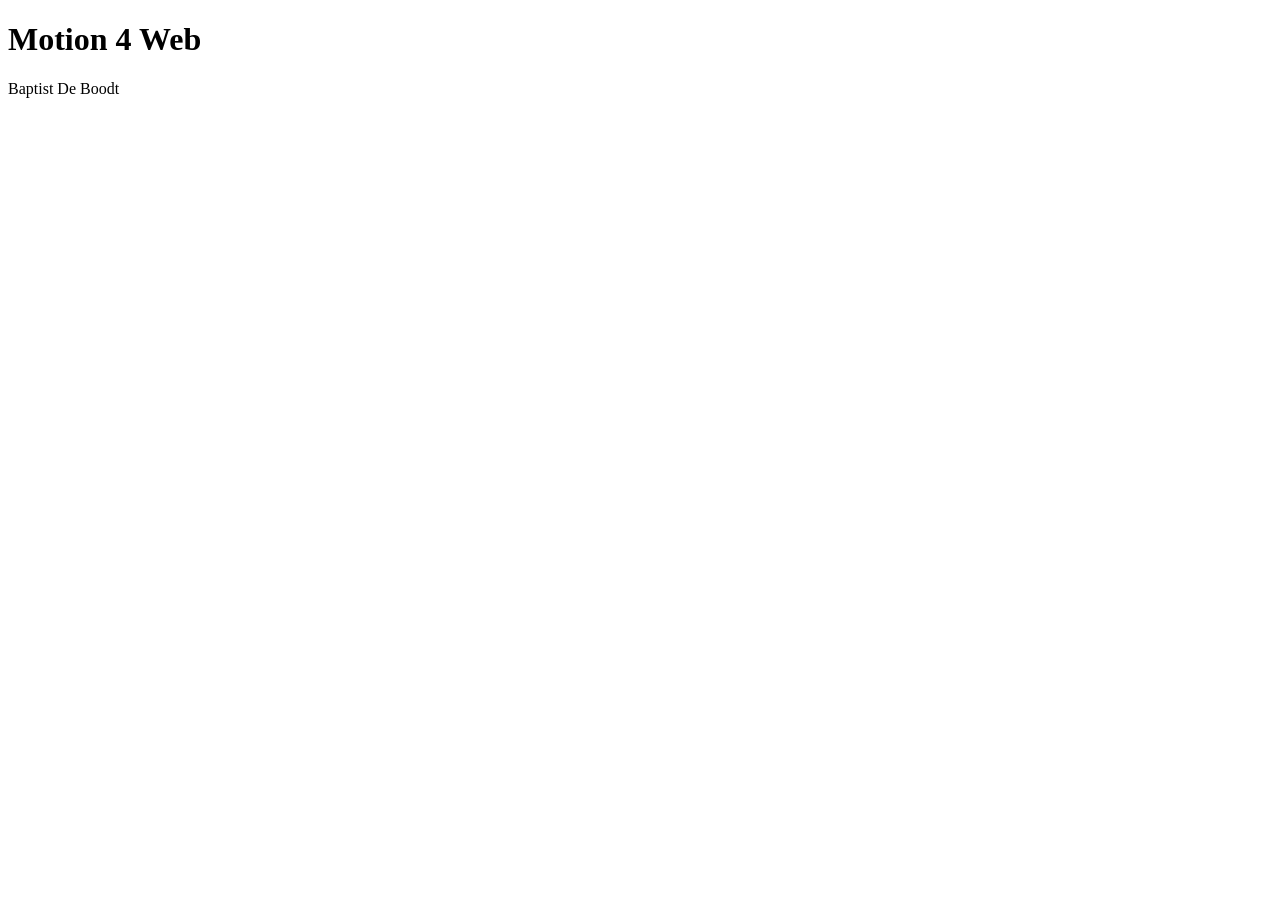
==== index.html @ 266532d5 "new page made" ====
<!DOCTYPE html>
<html lang="en">
<head>
    <meta charset="UTF-8">
    <meta http-equiv="X-UA-Compatible" content="IE=edge">
    <meta name="viewport" content="width=device-width, initial-scale=1.0">
    <title>Motion 4 Web</title>
</head>
<body>
    <h1>Motion 4 Web</h1>
    <p>Baptist De Boodt</p>
</body>
</html>
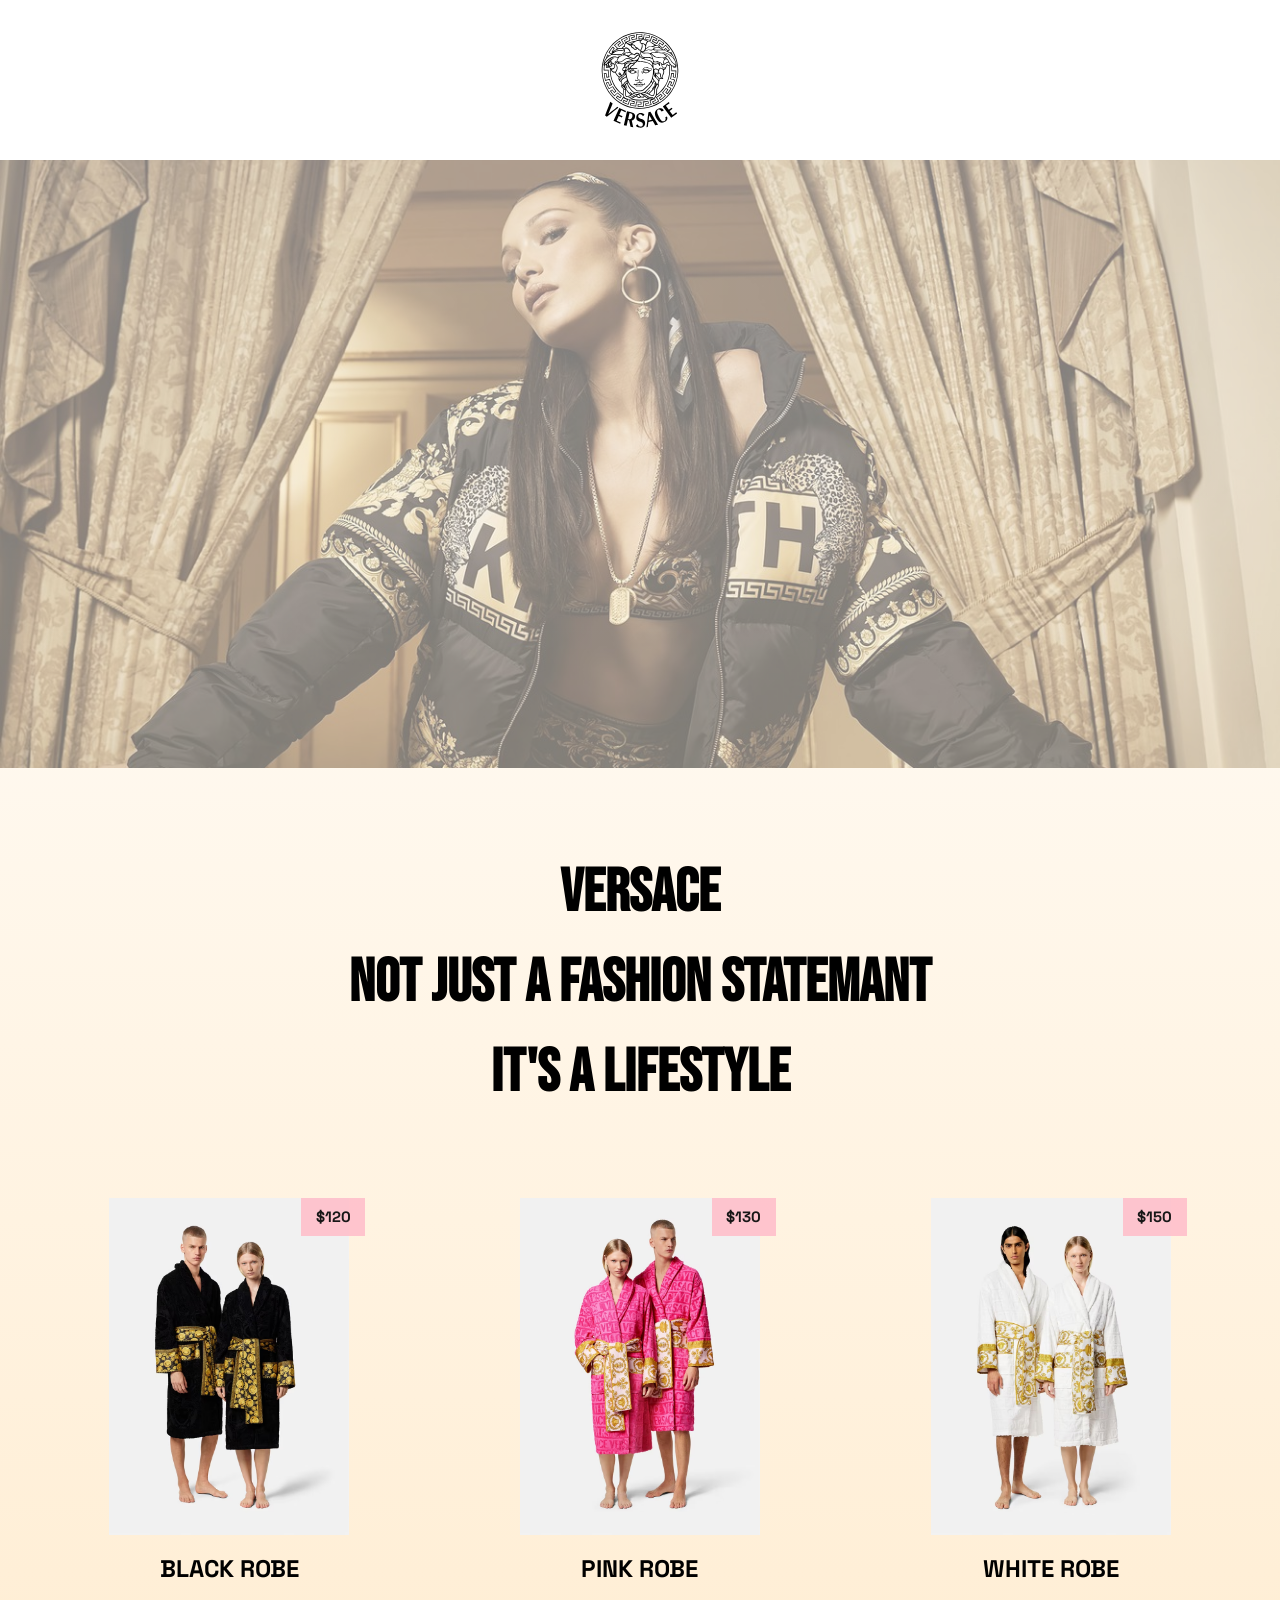
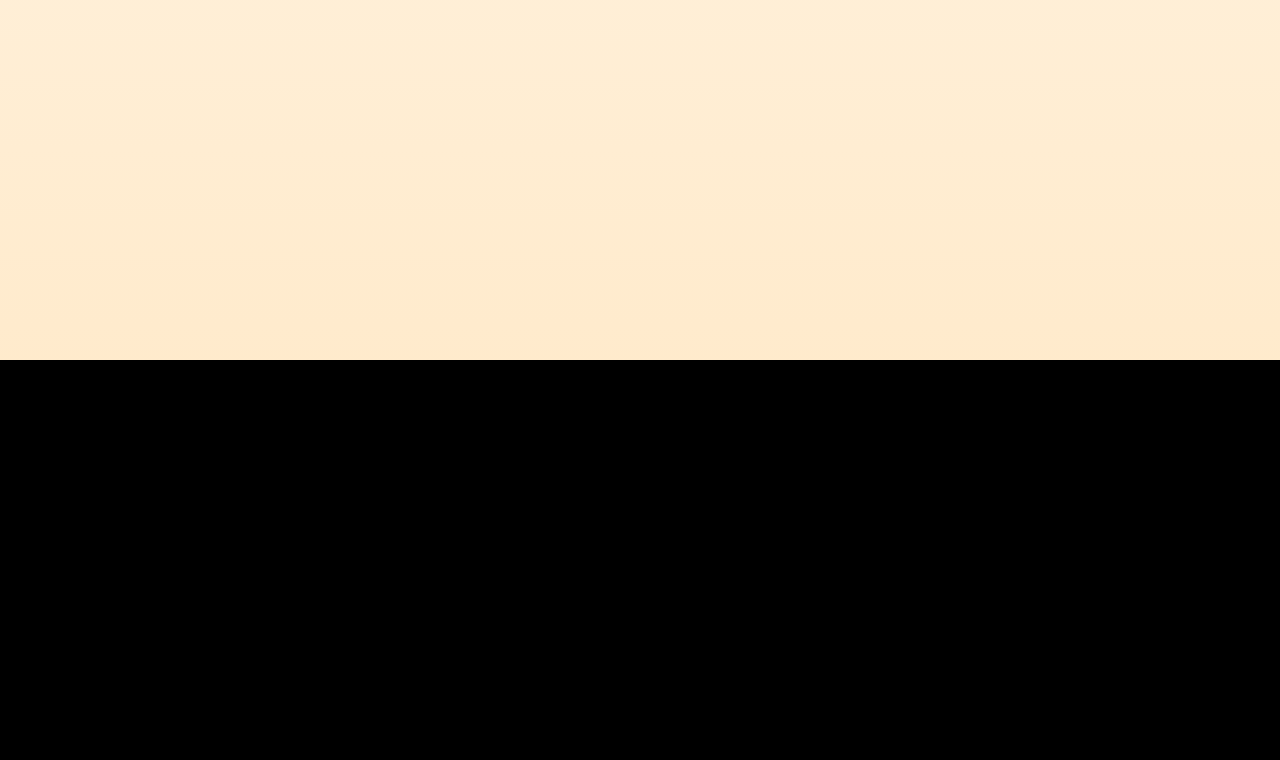
==== commit 88595ce8: "Moved files to main folder" ====
--- a/index.html
+++ b/index.html
@@ -4,10 +4,80 @@
     <meta charset="UTF-8">
     <meta http-equiv="X-UA-Compatible" content="IE=edge">
     <meta name="viewport" content="width=device-width, initial-scale=1.0">
-    <title>Motion 4 Web</title>
+
+    <link rel="preconnect" href="https://fonts.googleapis.com">
+    <link rel="preconnect" href="https://fonts.gstatic.com" crossorigin>
+    <link href="https://fonts.googleapis.com/css2?family=Bebas+Neue&family=Open+Sans:ital,wght@0,300;0,600;1,300&family=Space+Grotesk:wght@300;400;500;600;700&display=swap" rel="stylesheet">
+    <link rel="apple-touch-icon" sizes="180x180" href="images/favicons/apple-touch-icon.png">
+    <link rel="icon" type="image/png" sizes="32x32" href="images/favicons/favicon-32x32.png">
+    <link rel="icon" type="image/png" sizes="16x16" href="images/favicons/favicon-16x16.png">
+    <link rel="manifest" href="images/favicons/site.webmanifest">
+    <link rel="mask-icon" href="images/favicons/safari-pinned-tab.svg" color="#5bbad5">
+    <link rel="shortcut icon" href="images/favicons/favicon.ico">
+    <meta name="msapplication-TileColor" content="#da532c">
+    <meta name="msapplication-config" content="images/favicons/browserconfig.xml">
+    <meta name="theme-color" content="#ffffff">
+    <link rel="stylesheet" href="css/main.css">
+    <link rel="stylesheet" href="css/reset.css">
+    <link rel="stylesheet" href="versace.html">
+    <title>versace</title>
 </head>
 <body>
-    <h1>Motion 4 Web</h1>
-    <p>Baptist De Boodt</p>
+    <header>
+        <div class="logo"></div>
+    </header>
+
+    <main class="main-bg">
+        <article class="model">
+        </article>
+
+        <article class="body-text">
+            <h1>versace</h1>
+            <h1 class="line-one">Not just a fashion statemant</h1>
+            <h1 class="line-two">It's a lifestyle</h1>
+        </article>
+
+        <article class="mini-container">
+            <a href="versace.html" class="card">
+                <img src="images/black bathrobes.avif" alt="">
+
+                <h2 class="padding card-title">BLACK ROBE</h2>
+
+                <div class="price-card">
+                    <h3>$120</h3>
+                </div>
+            </a>
+
+            <a href="versace.html" class="card">
+                <img src="images/pink bathrobes.avif" alt="">
+
+                <h2 class="padding card-title">PINK ROBE</h2>
+
+                <div class="price-card">
+                    <h3>$130</h3>
+                </div>
+            </a>
+
+            <a href="versace.html" class="card">
+                <img src="images/white bathrobes.avif" alt="">
+
+                <h2 class="padding card-title">WHITE ROBE</h2>
+
+                <div class="price-card">
+                    <h3>$150</h3>
+                </div>
+            </a>
+        </article>
+    </main>
+
+    <footer class="footer">
+        <div class="bottom-text">
+            <h1>in loving memory of the god giorgio Versace</h1>
+            <p>(1946 - 1997)</p> 
+        </div>
+        
+        <div class="medusa">
+        </div>
+    </footer>
 </body>
 </html>
--- a/css/main.css
+++ b/css/main.css
@@ -0,0 +1,245 @@
+h1,p {
+    font-family: Bebas Neue;
+}
+
+p {
+    font-size: 1.5rem;
+}
+
+h2 {
+    font-family: Space Grotesk;
+}
+
+a {
+    text-decoration: none;
+}
+
+/*header*/
+header {
+    display: grid;
+    grid-template-rows: 10rem;
+    grid-template-columns: 1fr;
+    justify-items: center;
+    align-items: center;
+}
+
+.logo {
+    background-image: url(../images/versace-medusa.svg);
+    height: 7rem;
+    width: 7rem;
+    background-size: contain;
+    border-radius: 6rem;
+    transition: ease 1s;
+}
+
+.logo:hover {
+    transform: scale(1.2, 1.2) rotate(0.1turn);
+    transition: ease 1s;
+}
+
+
+/*main*/
+.main-bg {
+    background-image: linear-gradient(to bottom, hsl(0, 0%, 100%),  hsl(36, 100%, 90%));
+    width: 100%;
+    min-height: 200%;
+    padding-bottom: 10rem;
+}
+
+.model {
+    background-image: url(../images/side\ photo.jpg);
+    background-position-y: -5rem;
+    background-size: cover;
+    height: 38rem;
+    opacity: 0.5;
+    transition: ease, 1s;
+    background-repeat: no-repeat;
+}
+
+.model:hover {
+    opacity: 1;
+}
+
+.body-text {
+    text-align: center;
+    margin: 5rem 0;
+    font-size: 2.5rem;
+    color: black;
+    animation: glow 5s infinite linear;
+    padding: 0 2rem;
+}
+
+.mini-container {
+    display: grid;
+    grid-template-rows: 20rem;
+    grid-template-columns: repeat(auto-fit, minmax(15rem, 1fr));
+    justify-items: center;
+    align-items: center;
+    grid-gap: 10rem 3rem;
+    padding: 0 3rem;
+}
+.card {
+    height: 20rem;
+    max-width: 15rem;
+    text-align: center;
+    transition: ease 0.3s;
+    position: relative;    
+    color: black;
+}
+
+.card:hover {
+    transform: scale(1.2, 1.2);
+    background-color: black;
+    color: white;
+}
+
+.price-card {
+    background-color: pink;
+    opacity: 0.9;
+    padding: 0.5rem;
+    width: 4rem;
+    font-family: Space Grotesk;
+    font-size: 0.8rem;
+    color: black;
+    position: absolute;
+    top: 0;
+    right: -1rem;
+    animation: rotation 3s infinite linear;
+}
+
+.card-title{
+    padding: 1rem;
+    transition: all .2s ease;
+}
+
+.card:hover .card-title {
+    background-color: black;
+}
+
+
+/*bottom*/
+footer {
+    display: grid;
+    grid-template-rows: 25rem;
+    grid-template-columns: 2fr 3fr;
+    background-color: black;
+}
+
+.bottom-text {
+    color: black;
+    width: 60%;
+    transition: ease 0.5s;
+    font-size: 1.2rem;
+    justify-self: end;
+    align-self: center;
+}
+
+.medusa {
+    background-image: url(../images/bottom\ versaci.jpeg);
+    background-size: cover;
+    background-repeat: no-repeat;
+    background-position: left;
+    width: 100%;
+    height: 25rem;
+}
+
+footer:hover .bottom-text {
+    color: purple;
+    transition: ease .75s;
+}
+
+/*second page*/
+.container {
+    display: grid;
+    grid-template-rows: 8fr 2fr;
+    grid-template-columns: 1fr;
+    justify-items: center;
+    align-items: center;
+}
+
+.music {
+    background-image: url(../images/versace-medusa.svg);
+    height: 35rem;
+    width: 35rem;
+    background-size: contain;
+    background-repeat: no-repeat;
+    border-radius: 50rem;
+    animation: turn 5s infinite linear;
+}
+
+@keyframes rotation {
+    0% {
+      transform: rotate(10deg);
+    }
+    25% {
+      transform: rotate(30deg);
+    }
+
+    50% {
+        transform: rotate(10deg);
+    }
+
+    75% {
+        transform: rotate(30deg);
+    }
+
+    100% {
+        transform: rotate(10deg);
+    }
+  }
+
+@keyframes glow {
+    0%, 100% {
+        opacity: 0;
+    }
+
+    50% {
+        opacity: 1;
+    }
+}
+
+@keyframes turn {
+    0%{
+        transform: rotate(0deg);
+    }
+
+    100%{
+        transform: rotate(360deg);
+    }
+}
+
+@media screen and (max-width: 60rem)  {
+    .bottom-text, .medusa {
+        display: none;
+    }
+
+    .footer {
+        background-color: white;
+        background-image: url(../images/versace-medusa.svg);
+        background-repeat: no-repeat;
+        background-size: contain;
+        background-position: center center;
+    }
+
+    .model {
+        background-position: center center;
+    }
+    
+    .music {
+        height: 15rem;
+        width: 15rem;
+        background-position: center center;
+    }
+
+    .container {
+        grid-template-rows: 100vh;
+    }
+
+    audio {
+        display: none;
+    }
+
+    .body-text {
+        font-size: 1.5rem;
+    }
+}
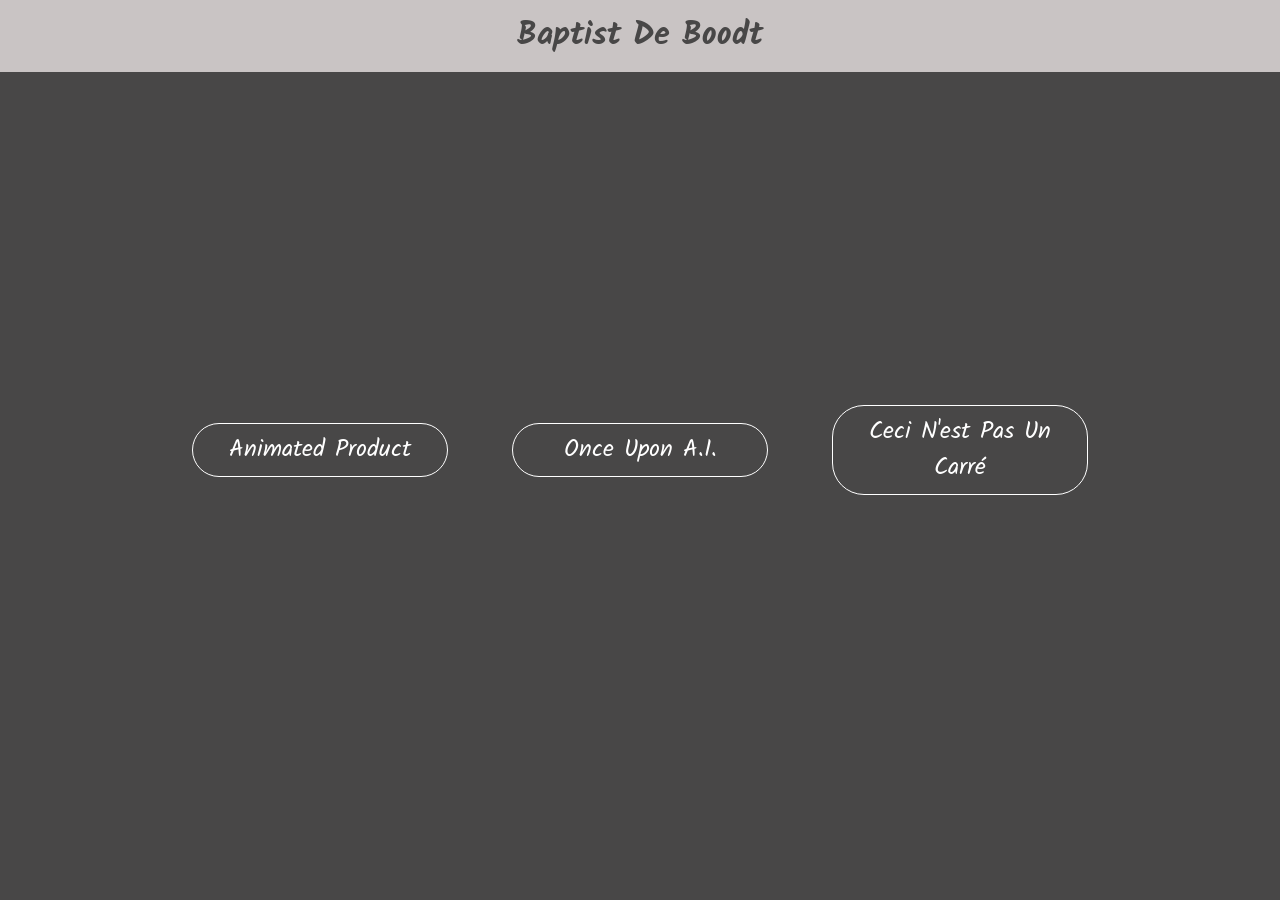
==== commit f2c3c761: "eind" ====
--- a/index.html
+++ b/index.html
@@ -1,83 +1,24 @@
 <!DOCTYPE html>
 <html lang="en">
-<head>
-    <meta charset="UTF-8">
-    <meta http-equiv="X-UA-Compatible" content="IE=edge">
-    <meta name="viewport" content="width=device-width, initial-scale=1.0">
+  <head>
+    <meta charset="UTF-8" />
+    <meta http-equiv="X-UA-Compatible" content="IE=edge" />
+    <meta name="viewport" content="width=device-width, initial-scale=1.0" />
+    <link rel="stylesheet" href="reset.css" />
+    <link rel="stylesheet" href="main.css" />
+    <title>Home</title>
+  </head>
+  <body>
+    <header>
+      <h1>Baptist De Boodt</h1>
+    </header>
+    <div class="buttons">
+      <a href="animated product/index.html">Animated Product</a>
 
-    <link rel="preconnect" href="https://fonts.googleapis.com">
-    <link rel="preconnect" href="https://fonts.gstatic.com" crossorigin>
-    <link href="https://fonts.googleapis.com/css2?family=Bebas+Neue&family=Open+Sans:ital,wght@0,300;0,600;1,300&family=Space+Grotesk:wght@300;400;500;600;700&display=swap" rel="stylesheet">
-    <link rel="apple-touch-icon" sizes="180x180" href="images/favicons/apple-touch-icon.png">
-    <link rel="icon" type="image/png" sizes="32x32" href="images/favicons/favicon-32x32.png">
-    <link rel="icon" type="image/png" sizes="16x16" href="images/favicons/favicon-16x16.png">
-    <link rel="manifest" href="images/favicons/site.webmanifest">
-    <link rel="mask-icon" href="images/favicons/safari-pinned-tab.svg" color="#5bbad5">
-    <link rel="shortcut icon" href="images/favicons/favicon.ico">
-    <meta name="msapplication-TileColor" content="#da532c">
-    <meta name="msapplication-config" content="images/favicons/browserconfig.xml">
-    <meta name="theme-color" content="#ffffff">
-    <link rel="stylesheet" href="css/main.css">
-    <link rel="stylesheet" href="css/reset.css">
-    <link rel="stylesheet" href="versace.html">
-    <title>versace</title>
-</head>
-<body>
-    <header>
-        <div class="logo"></div>
-    </header>
+      <a href="ai/once upon A.I/index.html">Once Upon A.I.</a>
 
-    <main class="main-bg">
-        <article class="model">
-        </article>
-
-        <article class="body-text">
-            <h1>versace</h1>
-            <h1 class="line-one">Not just a fashion statemant</h1>
-            <h1 class="line-two">It's a lifestyle</h1>
-        </article>
-
-        <article class="mini-container">
-            <a href="versace.html" class="card">
-                <img src="images/black bathrobes.avif" alt="">
-
-                <h2 class="padding card-title">BLACK ROBE</h2>
-
-                <div class="price-card">
-                    <h3>$120</h3>
-                </div>
-            </a>
-
-            <a href="versace.html" class="card">
-                <img src="images/pink bathrobes.avif" alt="">
-
-                <h2 class="padding card-title">PINK ROBE</h2>
-
-                <div class="price-card">
-                    <h3>$130</h3>
-                </div>
-            </a>
-
-            <a href="versace.html" class="card">
-                <img src="images/white bathrobes.avif" alt="">
-
-                <h2 class="padding card-title">WHITE ROBE</h2>
-
-                <div class="price-card">
-                    <h3>$150</h3>
-                </div>
-            </a>
-        </article>
-    </main>
-
-    <footer class="footer">
-        <div class="bottom-text">
-            <h1>in loving memory of the god giorgio Versace</h1>
-            <p>(1946 - 1997)</p> 
-        </div>
-        
-        <div class="medusa">
-        </div>
-    </footer>
-</body>
-</html>+      <a href="eindopdracht/index.html">Ceci N'est Pas Un Carré</a>
+    </div>
+  </body>
+</html>
+<!-- Made by Lennert Van Geert ;) -->
--- a/main.css
+++ b/main.css
@@ -0,0 +1,51 @@
+@import url('https://fonts.googleapis.com/css2?family=Kalam:wght@400;700&display=swap');
+body {
+    font-family: 'Kalam', cursive;
+    background-color: #484747;
+}
+header {
+    background-color: rgb(201, 196, 196);
+    height: 8vh;
+    display: flex;
+    justify-content: center;
+    align-items: center;
+    color: #484747;
+}
+.buttons {
+    position: absolute;
+    top: 50%;
+    left: 50%;
+    transform: translate(-50%, -50%);
+    display: flex;
+    justify-content: space-between;
+    align-items: center;
+    width: 70vw;
+}
+a {
+    text-align: center;
+    padding: 8px;
+    color: #ffffff;
+    width: 10vw;
+    text-decoration: none;
+    width: 20vw;
+    border: white 1px solid;
+    border-radius: 2rem;
+    transition: 0.4s ease-in-out; 
+    font-size: 1.5rem;
+}
+a:hover {
+    background-color: #ffffff;
+    color: #484747;
+    scale: 1.2;
+    transition: 0.4s ease-in-out; 
+}
+.buttons:hover > a {
+    opacity: 0.3;
+    scale: 0.9;
+    transition: 0.4s ease-in-out; 
+}
+.buttons:hover > a:hover {
+    opacity: 0.5;
+    scale: 1;
+    transition: 0.4s ease-in-out; 
+}
